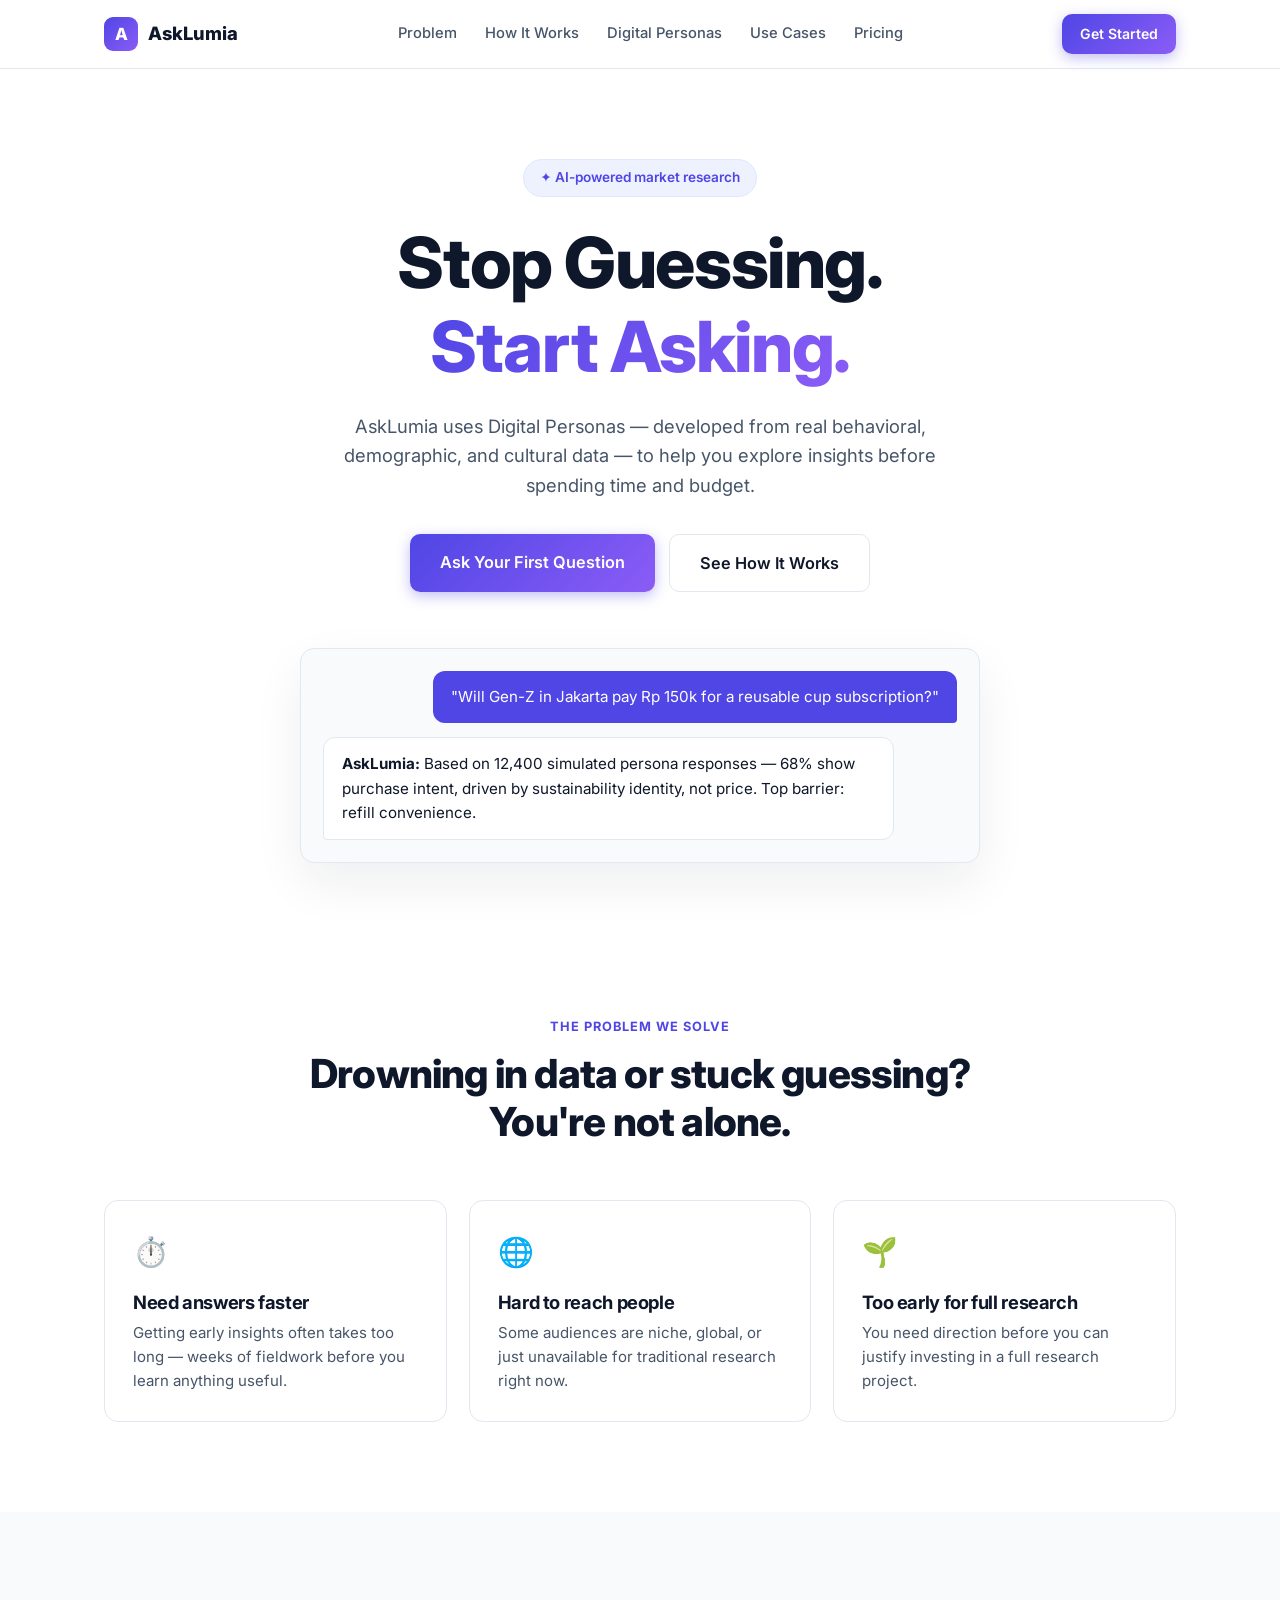
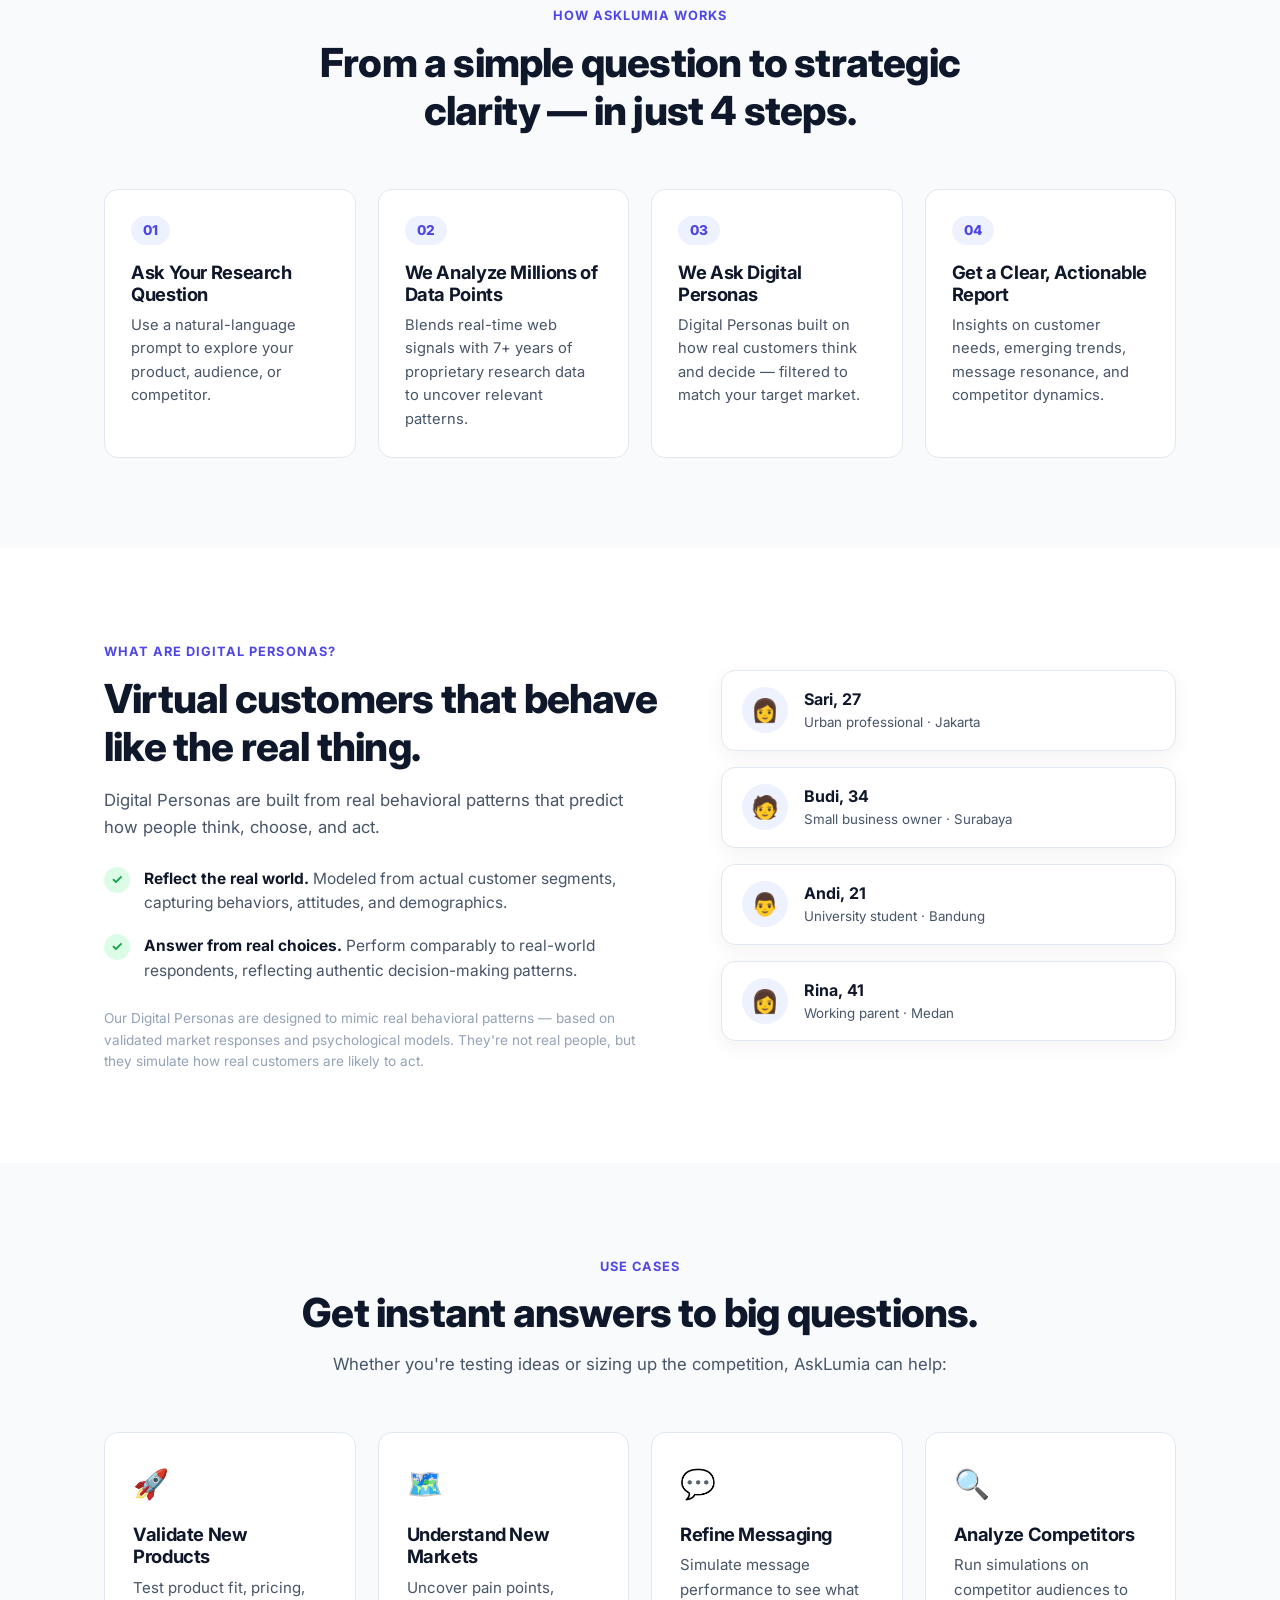
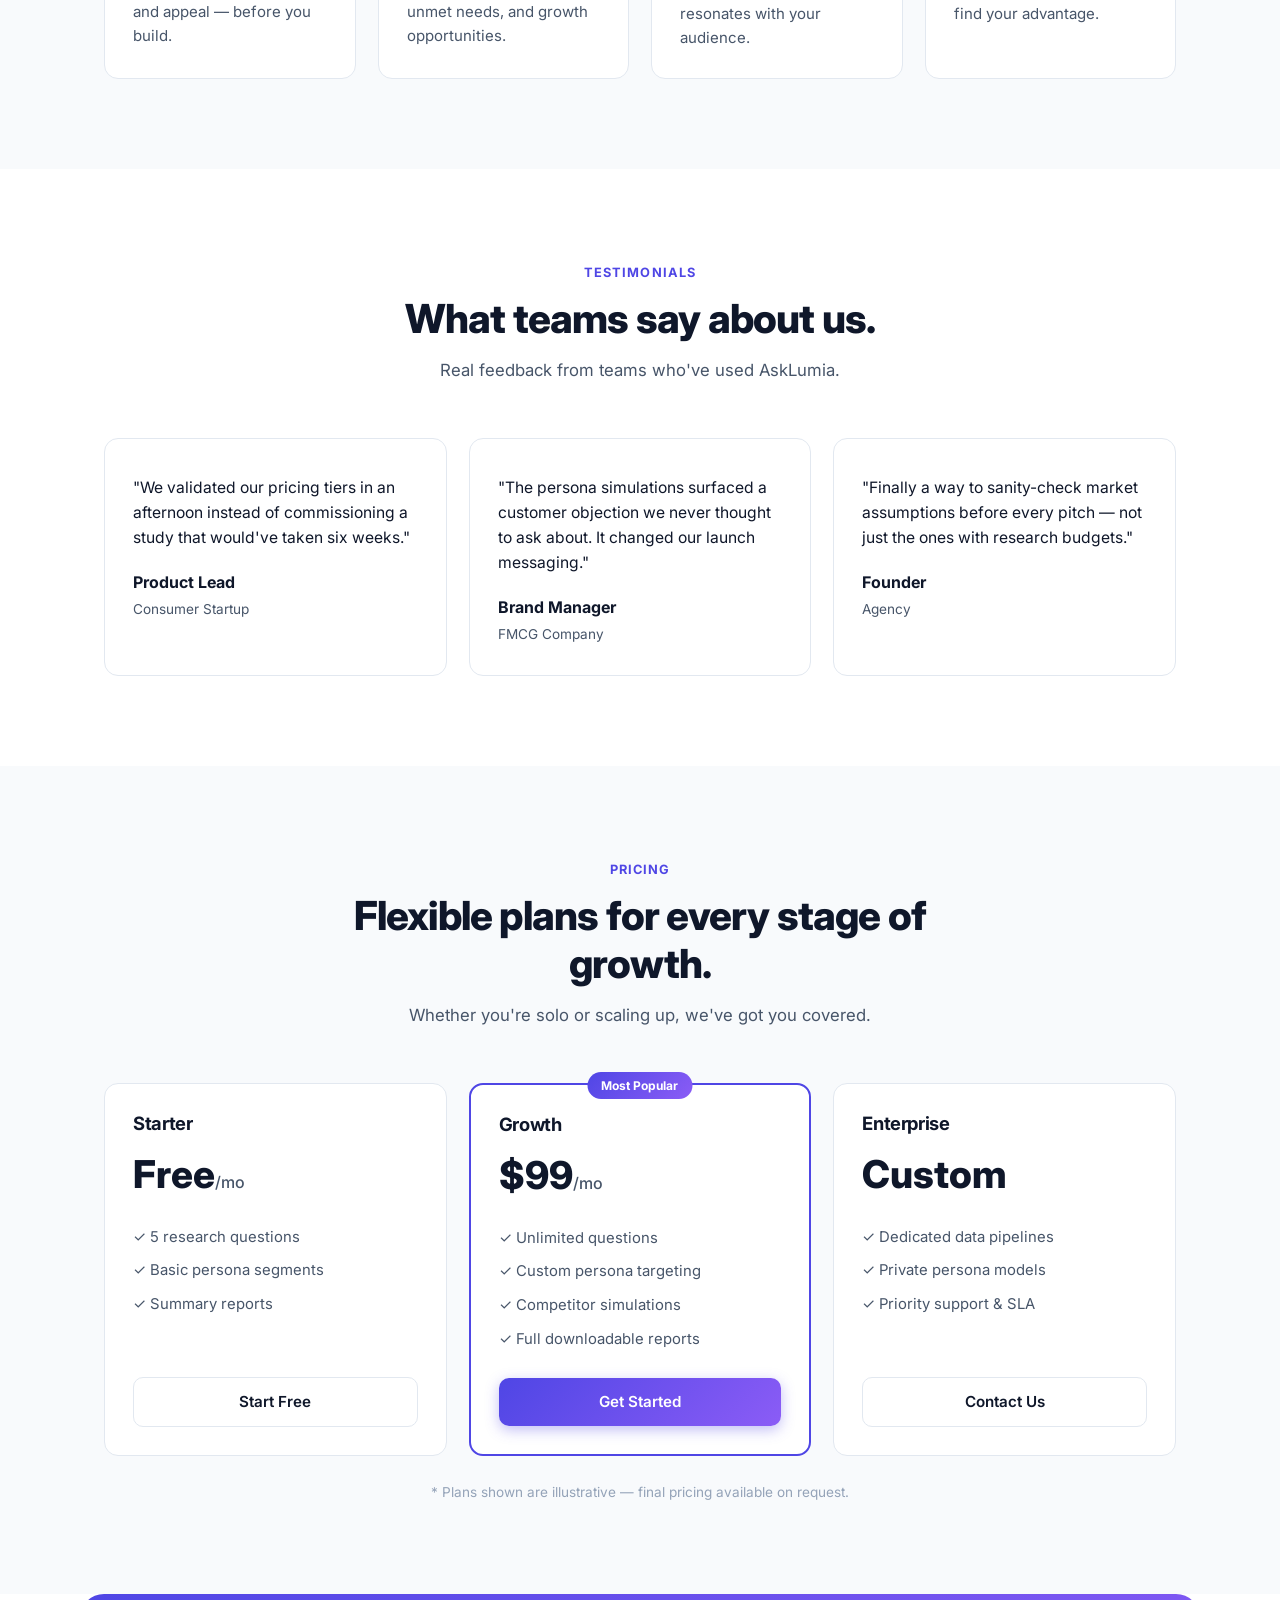
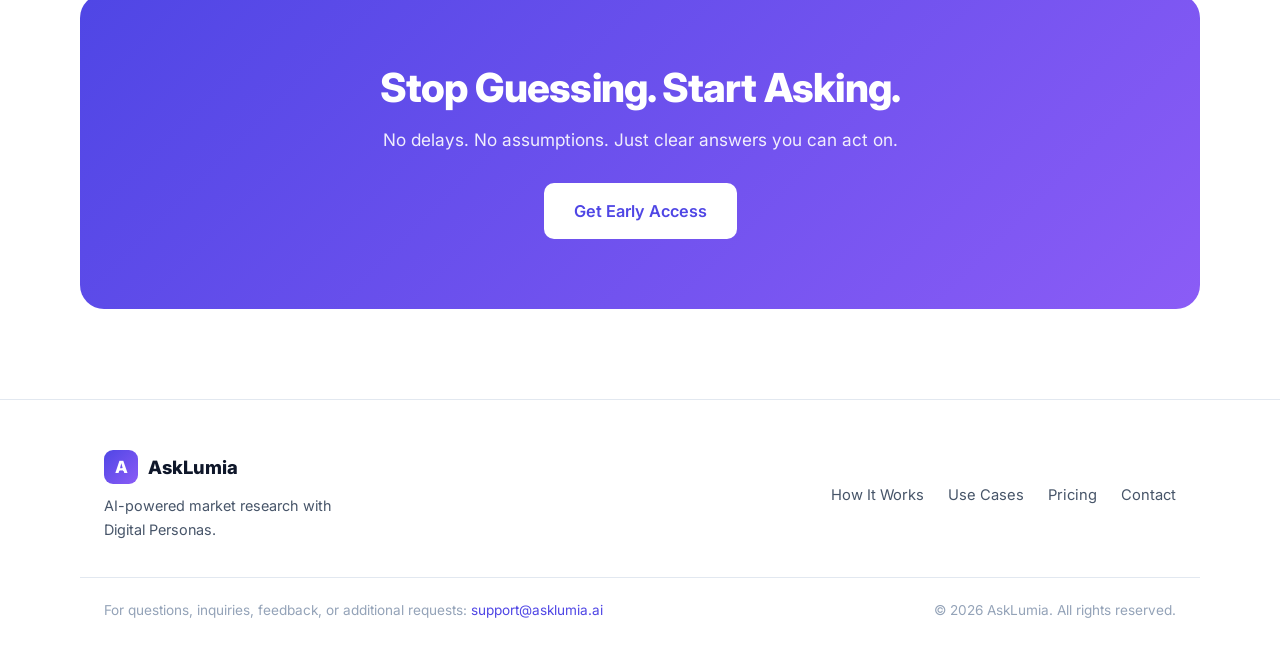
==== index.html @ 232225d3 "Initial commit: AskLumia landing page (pure static)" ====
<!DOCTYPE html>
<html lang="en">
<head>
  <meta charset="UTF-8" />
  <meta name="viewport" content="width=device-width, initial-scale=1.0" />
  <title>AskLumia — Stop Guessing. Start Asking.</title>
  <meta name="description" content="AskLumia uses Digital Personas built from real behavioral data to help you explore customer insights before spending time and budget." />
  <link rel="preconnect" href="https://fonts.googleapis.com" />
  <link rel="preconnect" href="https://fonts.gstatic.com" crossorigin />
  <link href="https://fonts.googleapis.com/css2?family=Inter:wght@400;500;600;700;800&display=swap" rel="stylesheet" />
  <link rel="stylesheet" href="styles.css" />
  <link rel="icon" href="data:image/svg+xml,%3Csvg xmlns='http://www.w3.org/2000/svg' viewBox='0 0 32 32'%3E%3Crect width='32' height='32' rx='8' fill='%234f46e5'/%3E%3Ctext x='16' y='22' font-size='16' font-family='sans-serif' font-weight='bold' fill='white' text-anchor='middle'%3EA%3C/text%3E%3C/svg%3E" />
</head>
<body>

  <!-- ===== NAVBAR ===== -->
  <header class="navbar" id="navbar">
    <div class="container nav-inner">
      <a href="#" class="logo">
        <span class="logo-mark">A</span>
        <span class="logo-text">AskLumia</span>
      </a>
      <nav class="nav-links" id="navLinks">
        <a href="#problem">Problem</a>
        <a href="#how">How It Works</a>
        <a href="#personas">Digital Personas</a>
        <a href="#usecases">Use Cases</a>
        <a href="#pricing">Pricing</a>
      </nav>
      <div class="nav-cta">
        <a href="#cta" class="btn btn-primary btn-sm">Get Started</a>
        <button class="nav-toggle" id="navToggle" aria-label="Toggle menu">
          <span></span><span></span><span></span>
        </button>
      </div>
    </div>
  </header>

  <!-- ===== HERO ===== -->
  <section class="hero">
    <div class="container hero-inner">
      <div class="hero-badge">✦ AI-powered market research</div>
      <h1>Stop Guessing.<br /><span class="gradient-text">Start Asking.</span></h1>
      <p class="hero-sub">
        AskLumia uses Digital Personas — developed from real behavioral, demographic,
        and cultural data — to help you explore insights before spending time and budget.
      </p>
      <div class="hero-actions">
        <a href="#cta" class="btn btn-primary btn-lg">Ask Your First Question</a>
        <a href="#how" class="btn btn-ghost btn-lg">See How It Works</a>
      </div>
      <div class="hero-visual">
        <div class="chat-demo">
          <div class="chat-msg chat-user">
            "Will Gen-Z in Jakarta pay Rp 150k for a reusable cup subscription?"
          </div>
          <div class="chat-msg chat-bot">
            <strong>AskLumia:</strong> Based on 12,400 simulated persona responses —
            68% show purchase intent, driven by sustainability identity, not price. Top
            barrier: refill convenience.
          </div>
        </div>
      </div>
    </div>
  </section>

  <!-- ===== PROBLEM ===== -->
  <section class="section" id="problem">
    <div class="container">
      <div class="section-head">
        <span class="eyebrow">The Problem We Solve</span>
        <h2>Drowning in data or stuck guessing?<br />You're not alone.</h2>
      </div>
      <div class="grid grid-3">
        <div class="card">
          <div class="card-icon">⏱️</div>
          <h3>Need answers faster</h3>
          <p>Getting early insights often takes too long — weeks of fieldwork before you learn anything useful.</p>
        </div>
        <div class="card">
          <div class="card-icon">🌐</div>
          <h3>Hard to reach people</h3>
          <p>Some audiences are niche, global, or just unavailable for traditional research right now.</p>
        </div>
        <div class="card">
          <div class="card-icon">🌱</div>
          <h3>Too early for full research</h3>
          <p>You need direction before you can justify investing in a full research project.</p>
        </div>
      </div>
    </div>
  </section>

  <!-- ===== HOW IT WORKS ===== -->
  <section class="section section-alt" id="how">
    <div class="container">
      <div class="section-head">
        <span class="eyebrow">How AskLumia Works</span>
        <h2>From a simple question to strategic clarity — in just 4 steps.</h2>
      </div>
      <div class="grid grid-4">
        <div class="step-card">
          <div class="step-num">01</div>
          <h3>Ask Your Research Question</h3>
          <p>Use a natural-language prompt to explore your product, audience, or competitor.</p>
        </div>
        <div class="step-card">
          <div class="step-num">02</div>
          <h3>We Analyze Millions of Data Points</h3>
          <p>Blends real-time web signals with 7+ years of proprietary research data to uncover relevant patterns.</p>
        </div>
        <div class="step-card">
          <div class="step-num">03</div>
          <h3>We Ask Digital Personas</h3>
          <p>Digital Personas built on how real customers think and decide — filtered to match your target market.</p>
        </div>
        <div class="step-card">
          <div class="step-num">04</div>
          <h3>Get a Clear, Actionable Report</h3>
          <p>Insights on customer needs, emerging trends, message resonance, and competitor dynamics.</p>
        </div>
      </div>
    </div>
  </section>

  <!-- ===== DIGITAL PERSONAS ===== -->
  <section class="section" id="personas">
    <div class="container split">
      <div class="split-text">
        <span class="eyebrow">What Are Digital Personas?</span>
        <h2>Virtual customers that behave like the real thing.</h2>
        <p class="split-lead">
          Digital Personas are built from real behavioral patterns that predict how
          people think, choose, and act.
        </p>
        <ul class="checklist">
          <li>
            <span class="check">✓</span>
            <div><strong>Reflect the real world.</strong> Modeled from actual customer segments, capturing behaviors, attitudes, and demographics.</div>
          </li>
          <li>
            <span class="check">✓</span>
            <div><strong>Answer from real choices.</strong> Perform comparably to real-world respondents, reflecting authentic decision-making patterns.</div>
          </li>
        </ul>
        <p class="fine-print">
          Our Digital Personas are designed to mimic real behavioral patterns — based on
          validated market responses and psychological models. They're not real people,
          but they simulate how real customers are likely to act.
        </p>
      </div>
      <div class="split-visual">
        <div class="persona-chip"><span class="avatar">👩</span><div><strong>Sari, 27</strong><small>Urban professional · Jakarta</small></div></div>
        <div class="persona-chip"><span class="avatar">🧑</span><div><strong>Budi, 34</strong><small>Small business owner · Surabaya</small></div></div>
        <div class="persona-chip"><span class="avatar">👨</span><div><strong>Andi, 21</strong><small>University student · Bandung</small></div></div>
        <div class="persona-chip"><span class="avatar">👩</span><div><strong>Rina, 41</strong><small>Working parent · Medan</small></div></div>
      </div>
    </div>
  </section>

  <!-- ===== USE CASES ===== -->
  <section class="section section-alt" id="usecases">
    <div class="container">
      <div class="section-head">
        <span class="eyebrow">Use Cases</span>
        <h2>Get instant answers to big questions.</h2>
        <p>Whether you're testing ideas or sizing up the competition, AskLumia can help:</p>
      </div>
      <div class="grid grid-4">
        <div class="card">
          <div class="card-icon">🚀</div>
          <h3>Validate New Products</h3>
          <p>Test product fit, pricing, and appeal — before you build.</p>
        </div>
        <div class="card">
          <div class="card-icon">🗺️</div>
          <h3>Understand New Markets</h3>
          <p>Uncover pain points, unmet needs, and growth opportunities.</p>
        </div>
        <div class="card">
          <div class="card-icon">💬</div>
          <h3>Refine Messaging</h3>
          <p>Simulate message performance to see what resonates with your audience.</p>
        </div>
        <div class="card">
          <div class="card-icon">🔍</div>
          <h3>Analyze Competitors</h3>
          <p>Run simulations on competitor audiences to find your advantage.</p>
        </div>
      </div>
    </div>
  </section>

  <!-- ===== TESTIMONIALS ===== -->
  <section class="section">
    <div class="container">
      <div class="section-head">
        <span class="eyebrow">Testimonials</span>
        <h2>What teams say about us.</h2>
        <p>Real feedback from teams who've used AskLumia.</p>
      </div>
      <div class="grid grid-3">
        <div class="card testimonial">
          <p class="quote">"We validated our pricing tiers in an afternoon instead of commissioning a study that would've taken six weeks."</p>
          <div class="who"><strong>Product Lead</strong><span>Consumer Startup</span></div>
        </div>
        <div class="card testimonial">
          <p class="quote">"The persona simulations surfaced a customer objection we never thought to ask about. It changed our launch messaging."</p>
          <div class="who"><strong>Brand Manager</strong><span>FMCG Company</span></div>
        </div>
        <div class="card testimonial">
          <p class="quote">"Finally a way to sanity-check market assumptions before every pitch — not just the ones with research budgets."</p>
          <div class="who"><strong>Founder</strong><span>Agency</span></div>
        </div>
      </div>
    </div>
  </section>

  <!-- ===== PRICING ===== -->
  <section class="section section-alt" id="pricing">
    <div class="container">
      <div class="section-head">
        <span class="eyebrow">Pricing</span>
        <h2>Flexible plans for every stage of growth.</h2>
        <p>Whether you're solo or scaling up, we've got you covered.</p>
      </div>
      <div class="grid grid-3">
        <div class="card price-card">
          <h3>Starter</h3>
          <div class="price">Free<span>/mo</span></div>
          <ul>
            <li>✓ 5 research questions</li>
            <li>✓ Basic persona segments</li>
            <li>✓ Summary reports</li>
          </ul>
          <a href="#cta" class="btn btn-ghost btn-block">Start Free</a>
        </div>
        <div class="card price-card featured">
          <div class="badge">Most Popular</div>
          <h3>Growth</h3>
          <div class="price">$99<span>/mo</span></div>
          <ul>
            <li>✓ Unlimited questions</li>
            <li>✓ Custom persona targeting</li>
            <li>✓ Competitor simulations</li>
            <li>✓ Full downloadable reports</li>
          </ul>
          <a href="#cta" class="btn btn-primary btn-block">Get Started</a>
        </div>
        <div class="card price-card">
          <h3>Enterprise</h3>
          <div class="price">Custom</div>
          <ul>
            <li>✓ Dedicated data pipelines</li>
            <li>✓ Private persona models</li>
            <li>✓ Priority support & SLA</li>
          </ul>
          <a href="mailto:support@asklumia.ai" class="btn btn-ghost btn-block">Contact Us</a>
        </div>
      </div>
      <p class="pricing-note">* Plans shown are illustrative — final pricing available on request.</p>
    </div>
  </section>

  <!-- ===== CTA ===== -->
  <section class="section cta-section" id="cta">
    <div class="container cta-box">
      <h2>Stop Guessing. Start Asking.</h2>
      <p>No delays. No assumptions. Just clear answers you can act on.</p>
      <a href="mailto:support@asklumia.ai" class="btn btn-light btn-lg">Get Early Access</a>
    </div>
  </section>

  <!-- ===== FOOTER ===== -->
  <footer class="footer">
    <div class="container footer-inner">
      <div class="footer-brand">
        <a href="#" class="logo"><span class="logo-mark">A</span><span class="logo-text">AskLumia</span></a>
        <p>AI-powered market research with Digital Personas.</p>
      </div>
      <div class="footer-links">
        <a href="#how">How It Works</a>
        <a href="#usecases">Use Cases</a>
        <a href="#pricing">Pricing</a>
        <a href="mailto:support@asklumia.ai">Contact</a>
      </div>
    </div>
    <div class="container footer-bottom">
      <p>For questions, inquiries, feedback, or additional requests: <a href="mailto:support@asklumia.ai">support@asklumia.ai</a></p>
      <p>© 2026 AskLumia. All rights reserved.</p>
    </div>
  </footer>

  <script src="script.js"></script>
</body>
</html>
---- styles.css ----
/* ===== Reset & Base ===== */
:root {
  --bg: #ffffff;
  --bg-alt: #f8fafc;
  --ink: #0f172a;
  --ink-soft: #475569;
  --line: #e2e8f0;
  --primary: #4f46e5;
  --primary-dark: #4338ca;
  --accent: #8b5cf6;
  --radius: 14px;
}

* { margin: 0; padding: 0; box-sizing: border-box; }

html { scroll-behavior: smooth; }

body {
  font-family: 'Inter', system-ui, -apple-system, sans-serif;
  color: var(--ink);
  background: var(--bg);
  line-height: 1.6;
  -webkit-font-smoothing: antialiased;
}

.container { max-width: 1120px; margin: 0 auto; padding: 0 24px; }

h1, h2, h3 { line-height: 1.2; letter-spacing: -0.02em; }
h2 { font-size: clamp(1.8rem, 4vw, 2.5rem); font-weight: 800; }
h3 { font-size: 1.15rem; font-weight: 700; }

a { color: inherit; text-decoration: none; }
img { max-width: 100%; }

/* ===== Navbar ===== */
.navbar {
  position: sticky; top: 0; z-index: 100;
  background: rgba(255, 255, 255, 0.85);
  backdrop-filter: blur(12px);
  border-bottom: 1px solid var(--line);
}
.nav-inner { display: flex; align-items: center; justify-content: space-between; height: 68px; }
.logo { display: flex; align-items: center; gap: 10px; font-weight: 800; font-size: 1.15rem; }
.logo-mark {
  display: grid; place-items: center;
  width: 34px; height: 34px; border-radius: 9px;
  background: linear-gradient(135deg, var(--primary), var(--accent));
  color: #fff; font-size: 1.05rem;
}
.nav-links { display: flex; gap: 28px; font-size: 0.92rem; font-weight: 500; color: var(--ink-soft); }
.nav-links a:hover { color: var(--primary); }
.nav-cta { display: flex; align-items: center; gap: 12px; }
.nav-toggle { display: none; background: none; border: none; cursor: pointer; flex-direction: column; gap: 5px; padding: 6px; }
.nav-toggle span { width: 22px; height: 2px; background: var(--ink); border-radius: 2px; }

/* ===== Buttons ===== */
.btn {
  display: inline-block; padding: 12px 24px;
  border-radius: 10px; font-weight: 600; font-size: 0.95rem;
  transition: transform 0.15s ease, box-shadow 0.15s ease, background 0.15s ease;
}
.btn:hover { transform: translateY(-1px); }
.btn-primary {
  background: linear-gradient(135deg, var(--primary), var(--accent));
  color: #fff; box-shadow: 0 4px 14px rgba(79, 70, 229, 0.35);
}
.btn-primary:hover { box-shadow: 0 6px 20px rgba(79, 70, 229, 0.45); }
.btn-ghost { background: transparent; color: var(--ink); border: 1px solid var(--line); }
.btn-ghost:hover { border-color: var(--primary); color: var(--primary); }
.btn-light { background: #fff; color: var(--primary); }
.btn-sm { padding: 9px 18px; font-size: 0.88rem; }
.btn-lg { padding: 15px 30px; font-size: 1.02rem; }
.btn-block { display: block; text-align: center; }

/* ===== Hero ===== */
.hero { padding: 90px 0 60px; text-align: center; }
.hero-badge {
  display: inline-block; padding: 7px 16px; margin-bottom: 24px;
  border-radius: 999px; font-size: 0.85rem; font-weight: 600;
  color: var(--primary); background: #eef2ff; border: 1px solid #e0e7ff;
}
.hero h1 { font-size: clamp(2.6rem, 7vw, 4.4rem); font-weight: 800; }
.gradient-text {
  background: linear-gradient(135deg, var(--primary), var(--accent));
  -webkit-background-clip: text; background-clip: text; color: transparent;
}
.hero-sub {
  max-width: 640px; margin: 22px auto 0;
  font-size: 1.15rem; color: var(--ink-soft);
}
.hero-actions { display: flex; justify-content: center; gap: 14px; margin-top: 34px; flex-wrap: wrap; }

.hero-visual { max-width: 680px; margin: 56px auto 0; text-align: left; }
.chat-demo {
  background: var(--bg-alt); border: 1px solid var(--line);
  border-radius: var(--radius); padding: 22px; display: flex;
  flex-direction: column; gap: 14px;
  box-shadow: 0 20px 50px rgba(15, 23, 42, 0.07);
}
.chat-msg { padding: 14px 18px; border-radius: 12px; font-size: 0.95rem; max-width: 90%; }
.chat-user { background: var(--primary); color: #fff; align-self: flex-end; border-bottom-right-radius: 4px; }
.chat-bot { background: #fff; border: 1px solid var(--line); align-self: flex-start; border-bottom-left-radius: 4px; }

/* ===== Sections ===== */
.section { padding: 90px 0; }
.section-alt { background: var(--bg-alt); }
.section-head { text-align: center; max-width: 680px; margin: 0 auto 54px; }
.section-head p { color: var(--ink-soft); margin-top: 14px; font-size: 1.05rem; }
.eyebrow {
  display: inline-block; font-size: 0.8rem; font-weight: 700;
  text-transform: uppercase; letter-spacing: 0.08em;
  color: var(--primary); margin-bottom: 12px;
}

/* ===== Grid & Cards ===== */
.grid { display: grid; gap: 22px; }
.grid-3 { grid-template-columns: repeat(3, 1fr); }
.grid-4 { grid-template-columns: repeat(4, 1fr); }

.card {
  background: #fff; border: 1px solid var(--line); border-radius: var(--radius);
  padding: 28px; transition: transform 0.2s ease, box-shadow 0.2s ease;
}
.card:hover { transform: translateY(-4px); box-shadow: 0 14px 34px rgba(15, 23, 42, 0.08); }
.card-icon { font-size: 1.8rem; margin-bottom: 16px; }
.card p { color: var(--ink-soft); font-size: 0.94rem; margin-top: 8px; }

/* ===== Steps ===== */
.step-card {
  background: #fff; border: 1px solid var(--line); border-radius: var(--radius);
  padding: 26px; position: relative;
}
.step-num {
  font-size: 0.85rem; font-weight: 800; color: var(--primary);
  background: #eef2ff; width: fit-content;
  padding: 4px 12px; border-radius: 999px; margin-bottom: 16px;
}
.step-card p { color: var(--ink-soft); font-size: 0.92rem; margin-top: 8px; }

/* ===== Split (Personas) ===== */
.split { display: grid; grid-template-columns: 1.1fr 0.9fr; gap: 60px; align-items: center; }
.split-lead { color: var(--ink-soft); margin-top: 16px; font-size: 1.05rem; }
.checklist { list-style: none; margin-top: 26px; display: flex; flex-direction: column; gap: 18px; }
.checklist li { display: flex; gap: 14px; font-size: 0.97rem; color: var(--ink-soft); }
.checklist strong { color: var(--ink); }
.check {
  flex-shrink: 0; width: 26px; height: 26px; border-radius: 50%;
  background: #dcfce7; color: #16a34a; display: grid; place-items: center;
  font-weight: 700; font-size: 0.85rem;
}
.fine-print { margin-top: 24px; font-size: 0.85rem; color: #94a3b8; }

.split-visual { display: flex; flex-direction: column; gap: 16px; }
.persona-chip {
  display: flex; align-items: center; gap: 16px;
  background: #fff; border: 1px solid var(--line); border-radius: var(--radius);
  padding: 16px 20px; box-shadow: 0 6px 20px rgba(15, 23, 42, 0.05);
}
.persona-chip:nth-child(2) { transform: translateX(24px); }
.persona-chip:nth-child(3) { transform: translateX(-12px); }
.persona-chip small { display: block; color: var(--ink-soft); }
.avatar {
  width: 46px; height: 46px; border-radius: 50%;
  background: #eef2ff; display: grid; place-items: center; font-size: 1.4rem;
}

/* ===== Testimonials ===== */
.testimonial .quote { font-size: 0.98rem; color: var(--ink); margin-bottom: 20px; }
.testimonial .who strong { display: block; }
.testimonial .who span { color: var(--ink-soft); font-size: 0.85rem; }

/* ===== Pricing ===== */
.price-card { display: flex; flex-direction: column; }
.price-card h3 { margin-bottom: 10px; }
.price { font-size: 2.4rem; font-weight: 800; margin-bottom: 20px; }
.price span { font-size: 1rem; font-weight: 500; color: var(--ink-soft); }
.price-card ul { list-style: none; display: flex; flex-direction: column; gap: 10px; margin-bottom: 26px; flex: 1; }
.price-card li { font-size: 0.93rem; color: var(--ink-soft); }
.featured { border: 2px solid var(--primary); position: relative; }
.featured .btn { background: linear-gradient(135deg, var(--primary), var(--accent)); color: #fff; border: none; }
.badge {
  position: absolute; top: -13px; left: 50%; transform: translateX(-50%);
  background: linear-gradient(135deg, var(--primary), var(--accent));
  color: #fff; font-size: 0.75rem; font-weight: 700;
  padding: 4px 14px; border-radius: 999px; white-space: nowrap;
}
.pricing-note { text-align: center; margin-top: 26px; font-size: 0.85rem; color: #94a3b8; }

/* ===== CTA ===== */
.cta-section { padding-top: 0; }
.cta-box {
  text-align: center; color: #fff;
  background: linear-gradient(135deg, var(--primary), var(--accent));
  border-radius: 24px; padding: 70px 32px;
}
.cta-box h2 { color: #fff; }
.cta-box p { margin: 14px 0 30px; opacity: 0.9; font-size: 1.08rem; }

/* ===== Footer ===== */
.footer { border-top: 1px solid var(--line); padding: 50px 0 30px; }
.footer-inner { display: flex; justify-content: space-between; gap: 30px; flex-wrap: wrap; }
.footer-brand p { color: var(--ink-soft); font-size: 0.9rem; margin-top: 10px; max-width: 260px; }
.footer-links { display: flex; gap: 24px; font-size: 0.92rem; color: var(--ink-soft); align-items: center; flex-wrap: wrap; }
.footer-links a:hover { color: var(--primary); }
.footer-bottom {
  margin-top: 36px; padding-top: 22px; border-top: 1px solid var(--line);
  display: flex; justify-content: space-between; gap: 12px; flex-wrap: wrap;
  font-size: 0.85rem; color: #94a3b8;
}
.footer-bottom a { color: var(--primary); }

/* ===== Entrance animation (CSS-only, auto-plays, safe fallback) ===== */
@keyframes fadeUp {
  from { opacity: 0; transform: translateY(22px); }
  to { opacity: 1; transform: translateY(0); }
}
.card, .step-card, .persona-chip, .cta-box {
  animation: fadeUp 0.7s ease both;
}
.card:nth-child(2), .step-card:nth-child(2) { animation-delay: 0.08s; }
.card:nth-child(3), .step-card:nth-child(3) { animation-delay: 0.16s; }
.card:nth-child(4), .step-card:nth-child(4) { animation-delay: 0.24s; }
.persona-chip:nth-child(2) { animation-delay: 0.08s; }
.persona-chip:nth-child(3) { animation-delay: 0.16s; }
.persona-chip:nth-child(4) { animation-delay: 0.24s; }
@media (prefers-reduced-motion: reduce) {
  .card, .step-card, .persona-chip, .cta-box { animation: none; }
}
/* Safety net: after animations complete, force final state (JS adds .anim-done).
   Guarantees content is visible even if animations are throttled or frozen. */
.anim-done .card, .anim-done .step-card, .anim-done .persona-chip, .anim-done .cta-box {
  animation: none;
  opacity: 1;
  transform: none;
}

/* ===== Responsive ===== */
@media (max-width: 960px) {
  .grid-4 { grid-template-columns: repeat(2, 1fr); }
  .split { grid-template-columns: 1fr; gap: 40px; }
  .persona-chip:nth-child(2), .persona-chip:nth-child(3) { transform: none; }
}

@media (max-width: 700px) {
  .nav-links {
    display: none; position: absolute; top: 68px; left: 0; right: 0;
    background: #fff; border-bottom: 1px solid var(--line);
    flex-direction: column; padding: 20px 24px; gap: 16px;
  }
  .nav-links.open { display: flex; }
  .nav-toggle { display: flex; }
  .grid-3, .grid-4 { grid-template-columns: 1fr; }
  .section { padding: 64px 0; }
  .hero { padding: 60px 0 40px; }
  .footer-inner, .footer-bottom { flex-direction: column; }
}
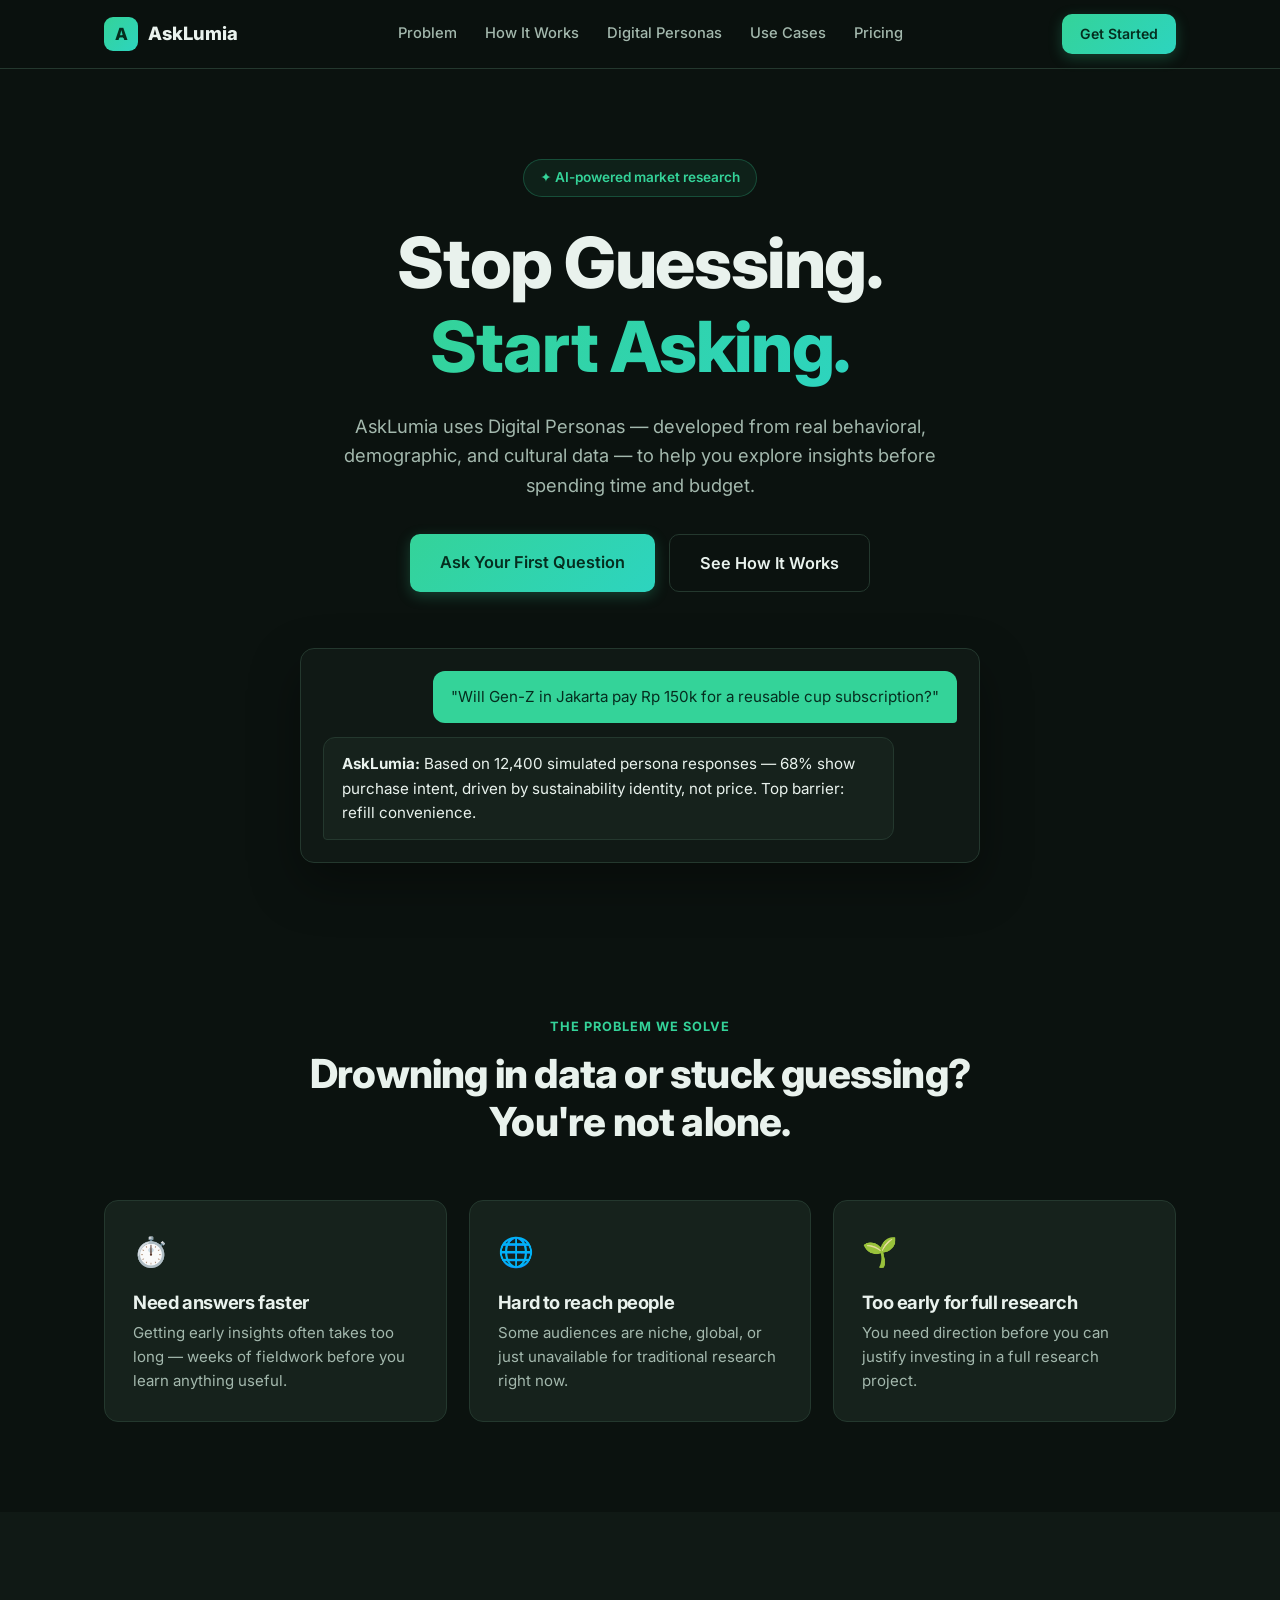
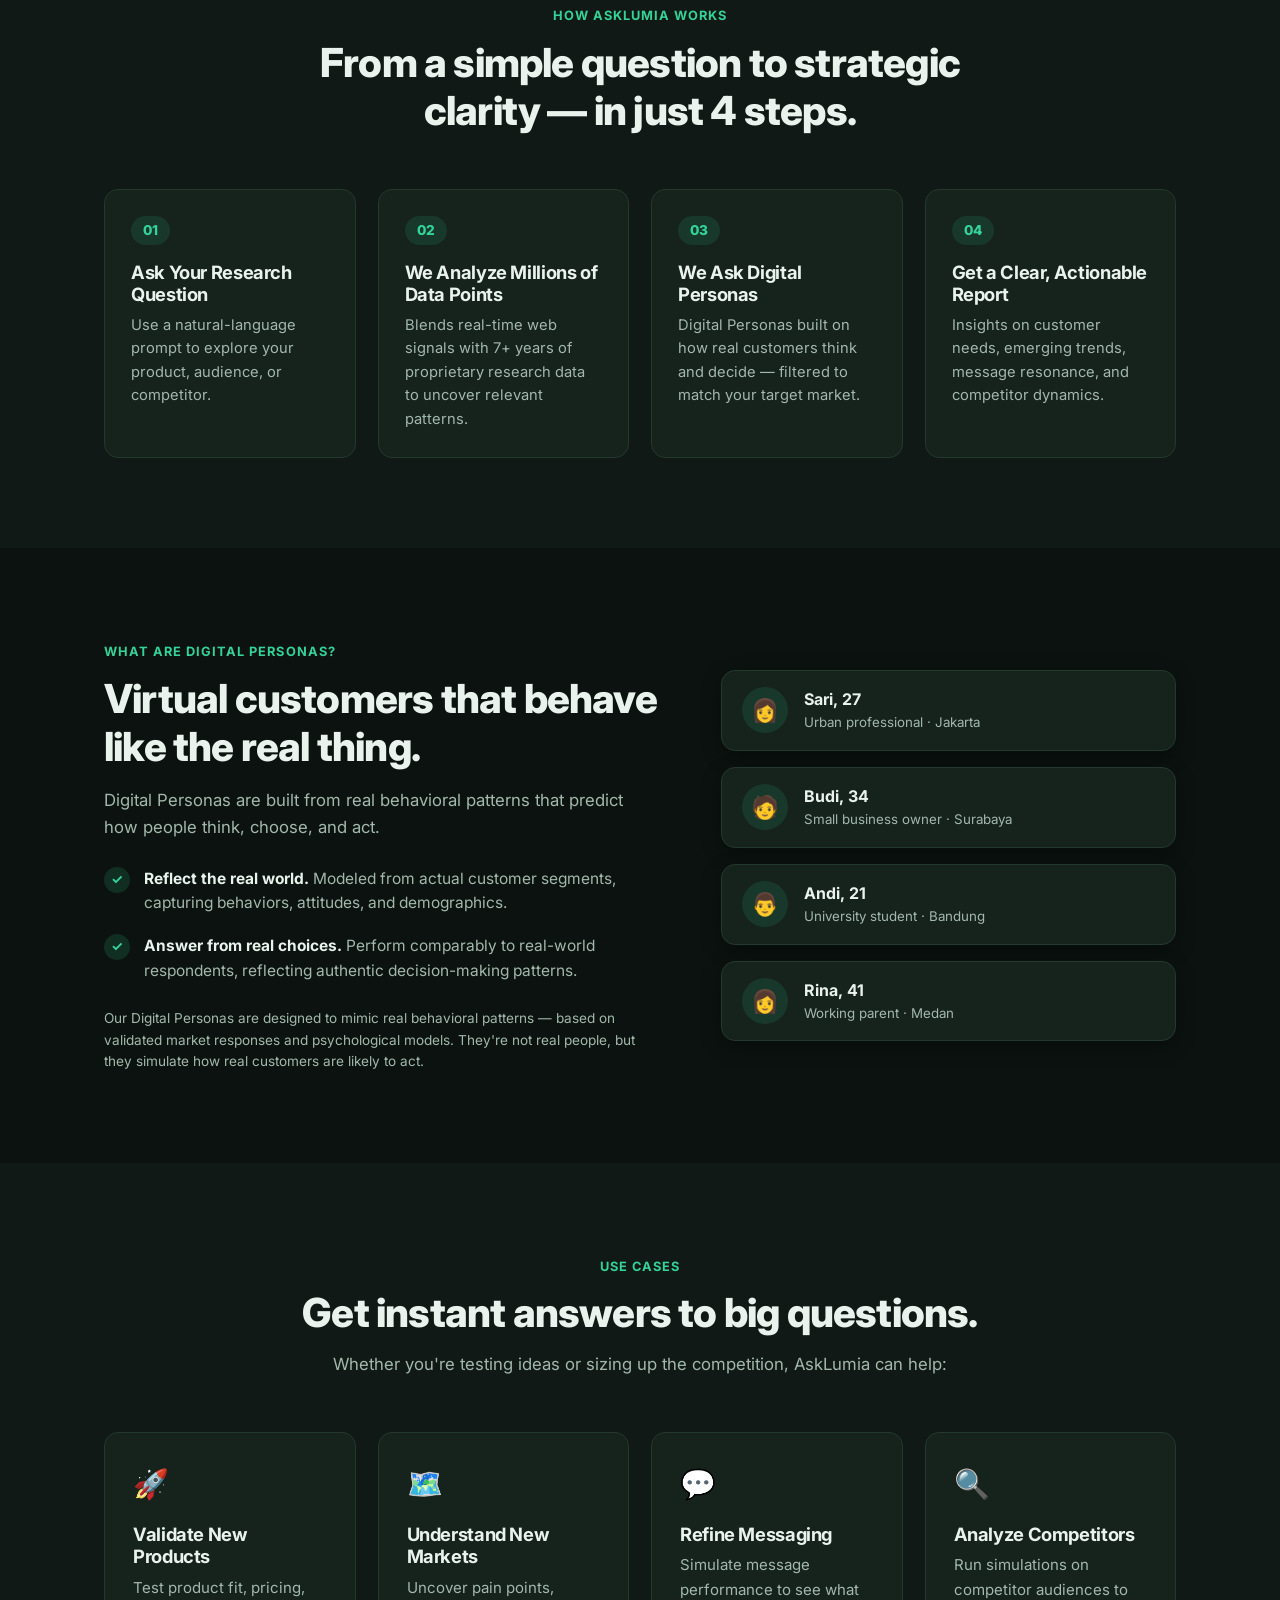
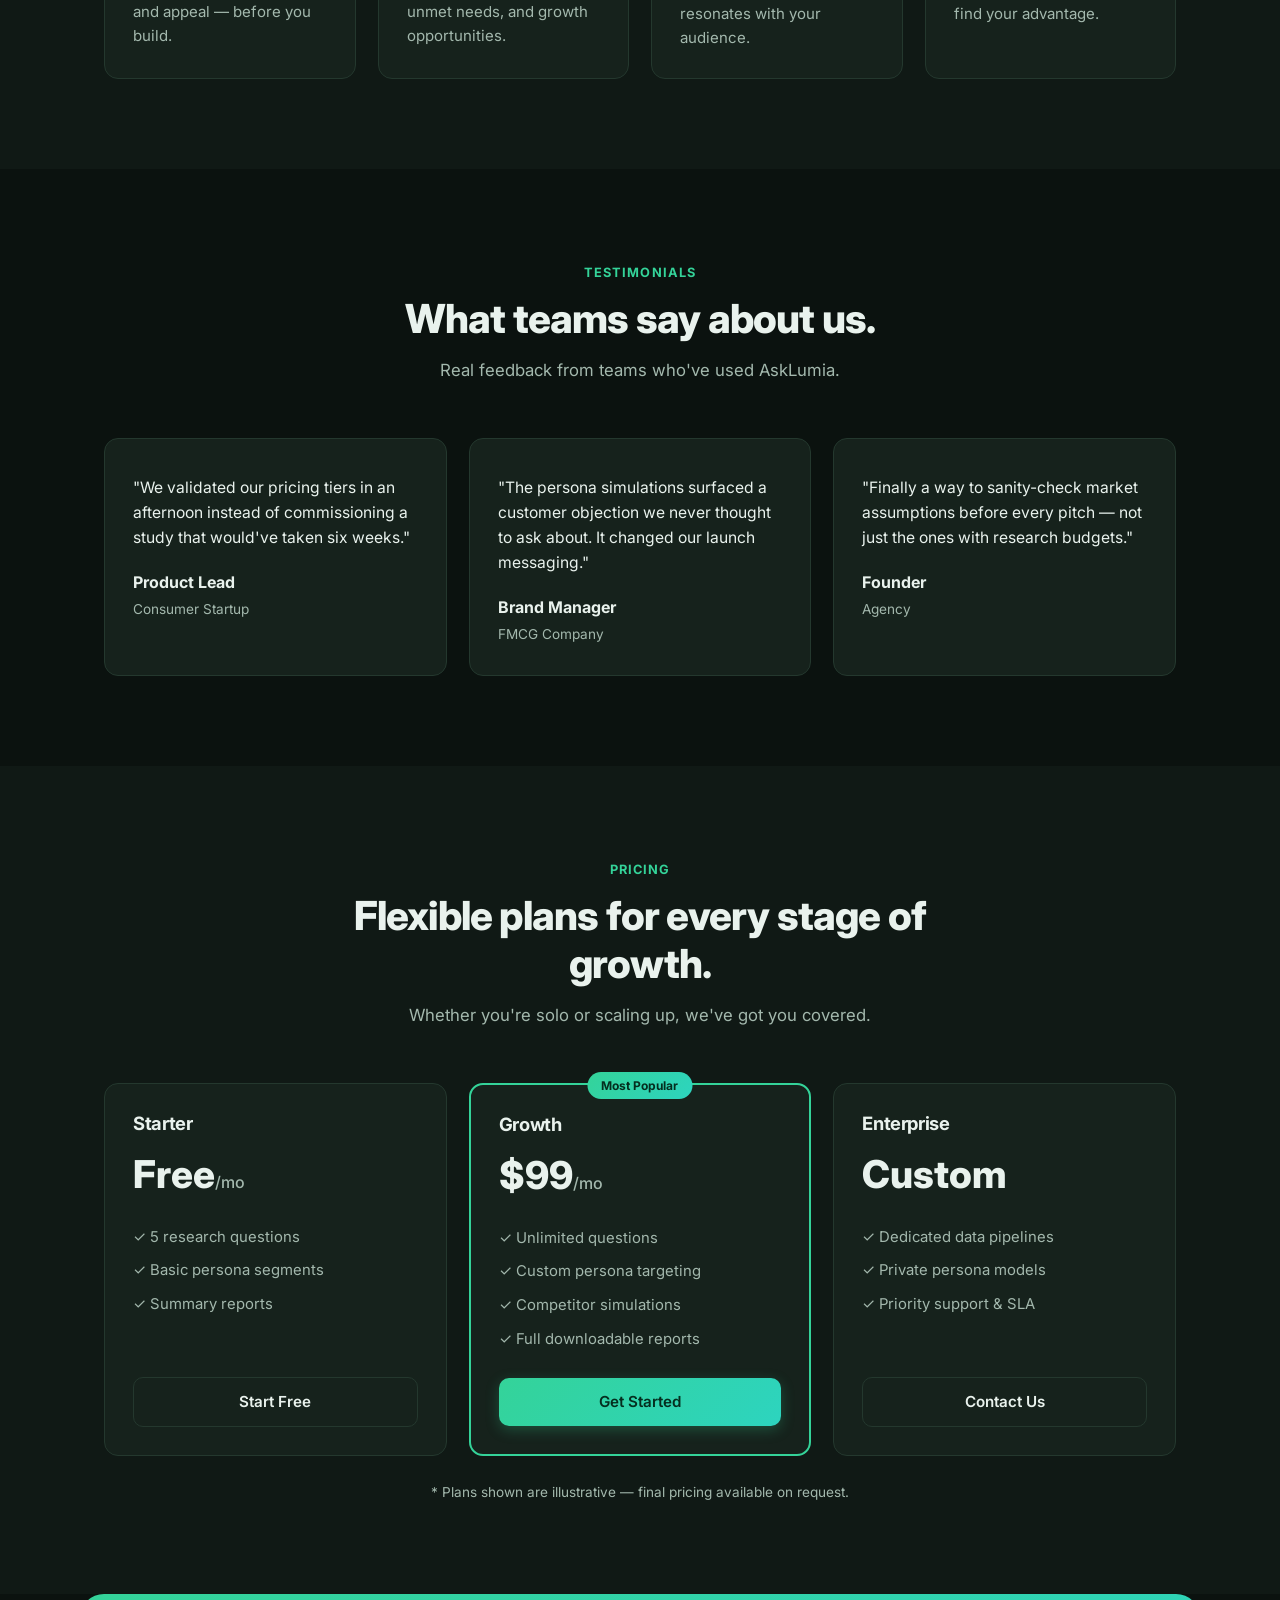
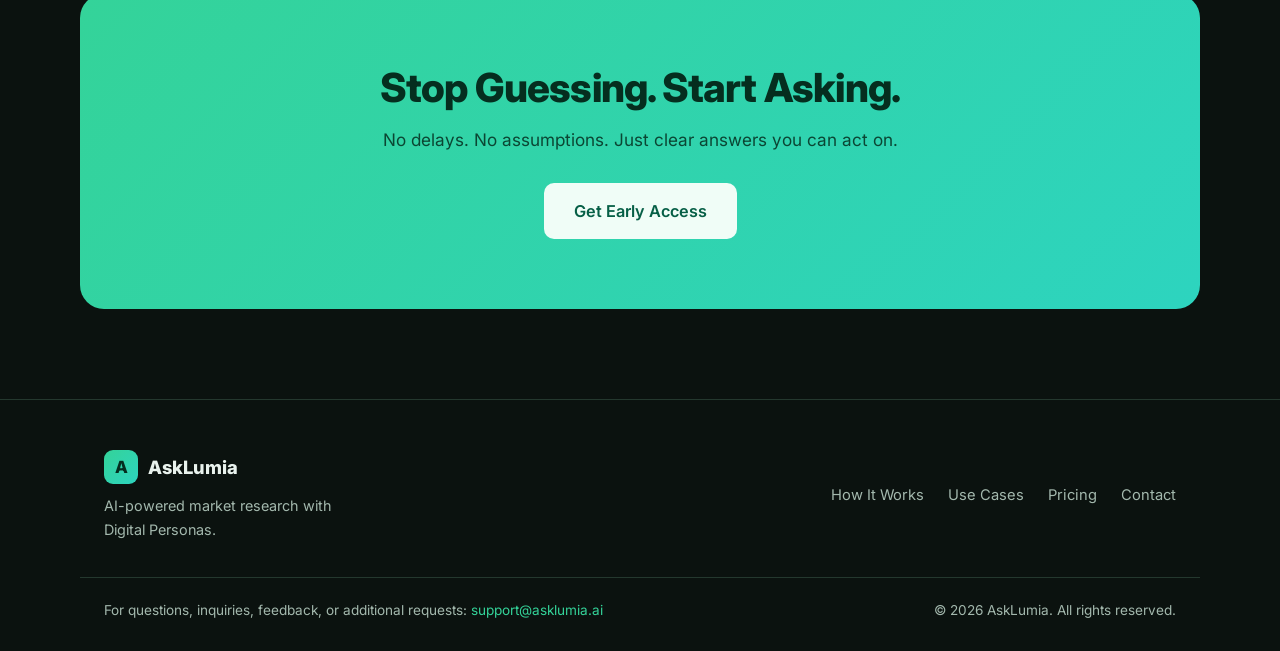
==== commit f8127a91: "feat: rebrand theme from purple/white to dark green — near-black green background (#0b120f), emerald" ====
--- a/index.html
+++ b/index.html
@@ -9,7 +9,7 @@
   <link rel="preconnect" href="https://fonts.gstatic.com" crossorigin />
   <link href="https://fonts.googleapis.com/css2?family=Inter:wght@400;500;600;700;800&display=swap" rel="stylesheet" />
   <link rel="stylesheet" href="styles.css" />
-  <link rel="icon" href="data:image/svg+xml,%3Csvg xmlns='http://www.w3.org/2000/svg' viewBox='0 0 32 32'%3E%3Crect width='32' height='32' rx='8' fill='%234f46e5'/%3E%3Ctext x='16' y='22' font-size='16' font-family='sans-serif' font-weight='bold' fill='white' text-anchor='middle'%3EA%3C/text%3E%3C/svg%3E" />
+  <link rel="icon" href="data:image/svg+xml,%3Csvg xmlns='http://www.w3.org/2000/svg' viewBox='0 0 32 32'%3E%3Crect width='32' height='32' rx='8' fill='%230b120f'/%3E%3Ctext x='16' y='22' font-size='16' font-family='sans-serif' font-weight='bold' fill='%2334d399' text-anchor='middle'%3EA%3C/text%3E%3C/svg%3E" />
 </head>
 <body>
 
@@ -28,7 +28,7 @@
         <a href="#pricing">Pricing</a>
       </nav>
       <div class="nav-cta">
-        <a href="#cta" class="btn btn-primary btn-sm">Get Started</a>
+        <a href="register.html" class="btn btn-primary btn-sm">Get Started</a>
         <button class="nav-toggle" id="navToggle" aria-label="Toggle menu">
           <span></span><span></span><span></span>
         </button>
--- a/styles.css
+++ b/styles.css
@@ -1,13 +1,15 @@
 /* ===== Reset & Base ===== */
 :root {
-  --bg: #ffffff;
-  --bg-alt: #f8fafc;
-  --ink: #0f172a;
-  --ink-soft: #475569;
-  --line: #e2e8f0;
-  --primary: #4f46e5;
-  --primary-dark: #4338ca;
-  --accent: #8b5cf6;
+  --bg: #0b120f;
+  --bg-alt: #101915;
+  --surface: #16221c;
+  --ink: #e9f2ed;
+  --ink-soft: #a3b8ad;
+  --line: #24382e;
+  --primary: #34d399;
+  --primary-dark: #2bbd8a;
+  --accent: #2dd4bf;
+  --on-primary: #052e1f;
   --radius: 14px;
 }
 
@@ -35,7 +37,7 @@
 /* ===== Navbar ===== */
 .navbar {
   position: sticky; top: 0; z-index: 100;
-  background: rgba(255, 255, 255, 0.85);
+  background: rgba(11, 18, 15, 0.85);
   backdrop-filter: blur(12px);
   border-bottom: 1px solid var(--line);
 }
@@ -45,7 +47,7 @@
   display: grid; place-items: center;
   width: 34px; height: 34px; border-radius: 9px;
   background: linear-gradient(135deg, var(--primary), var(--accent));
-  color: #fff; font-size: 1.05rem;
+  color: var(--on-primary); font-size: 1.05rem;
 }
 .nav-links { display: flex; gap: 28px; font-size: 0.92rem; font-weight: 500; color: var(--ink-soft); }
 .nav-links a:hover { color: var(--primary); }
@@ -62,12 +64,12 @@
 .btn:hover { transform: translateY(-1px); }
 .btn-primary {
   background: linear-gradient(135deg, var(--primary), var(--accent));
-  color: #fff; box-shadow: 0 4px 14px rgba(79, 70, 229, 0.35);
-}
-.btn-primary:hover { box-shadow: 0 6px 20px rgba(79, 70, 229, 0.45); }
+  color: var(--on-primary); box-shadow: 0 4px 14px rgba(52, 211, 153, 0.25);
+}
+.btn-primary:hover { box-shadow: 0 6px 20px rgba(52, 211, 153, 0.35); }
 .btn-ghost { background: transparent; color: var(--ink); border: 1px solid var(--line); }
 .btn-ghost:hover { border-color: var(--primary); color: var(--primary); }
-.btn-light { background: #fff; color: var(--primary); }
+.btn-light { background: #f0fdf7; color: #065f46; }
 .btn-sm { padding: 9px 18px; font-size: 0.88rem; }
 .btn-lg { padding: 15px 30px; font-size: 1.02rem; }
 .btn-block { display: block; text-align: center; }
@@ -77,7 +79,7 @@
 .hero-badge {
   display: inline-block; padding: 7px 16px; margin-bottom: 24px;
   border-radius: 999px; font-size: 0.85rem; font-weight: 600;
-  color: var(--primary); background: #eef2ff; border: 1px solid #e0e7ff;
+  color: var(--primary); background: rgba(52, 211, 153, 0.08); border: 1px solid rgba(52, 211, 153, 0.25);
 }
 .hero h1 { font-size: clamp(2.6rem, 7vw, 4.4rem); font-weight: 800; }
 .gradient-text {
@@ -95,11 +97,11 @@
   background: var(--bg-alt); border: 1px solid var(--line);
   border-radius: var(--radius); padding: 22px; display: flex;
   flex-direction: column; gap: 14px;
-  box-shadow: 0 20px 50px rgba(15, 23, 42, 0.07);
+  box-shadow: 0 20px 50px rgba(0, 0, 0, 0.35);
 }
 .chat-msg { padding: 14px 18px; border-radius: 12px; font-size: 0.95rem; max-width: 90%; }
-.chat-user { background: var(--primary); color: #fff; align-self: flex-end; border-bottom-right-radius: 4px; }
-.chat-bot { background: #fff; border: 1px solid var(--line); align-self: flex-start; border-bottom-left-radius: 4px; }
+.chat-user { background: var(--primary); color: var(--on-primary); align-self: flex-end; border-bottom-right-radius: 4px; }
+.chat-bot { background: var(--surface); border: 1px solid var(--line); align-self: flex-start; border-bottom-left-radius: 4px; }
 
 /* ===== Sections ===== */
 .section { padding: 90px 0; }
@@ -118,21 +120,21 @@
 .grid-4 { grid-template-columns: repeat(4, 1fr); }
 
 .card {
-  background: #fff; border: 1px solid var(--line); border-radius: var(--radius);
+  background: var(--surface); border: 1px solid var(--line); border-radius: var(--radius);
   padding: 28px; transition: transform 0.2s ease, box-shadow 0.2s ease;
 }
-.card:hover { transform: translateY(-4px); box-shadow: 0 14px 34px rgba(15, 23, 42, 0.08); }
+.card:hover { transform: translateY(-4px); box-shadow: 0 14px 34px rgba(0, 0, 0, 0.4); }
 .card-icon { font-size: 1.8rem; margin-bottom: 16px; }
 .card p { color: var(--ink-soft); font-size: 0.94rem; margin-top: 8px; }
 
 /* ===== Steps ===== */
 .step-card {
-  background: #fff; border: 1px solid var(--line); border-radius: var(--radius);
+  background: var(--surface); border: 1px solid var(--line); border-radius: var(--radius);
   padding: 26px; position: relative;
 }
 .step-num {
   font-size: 0.85rem; font-weight: 800; color: var(--primary);
-  background: #eef2ff; width: fit-content;
+  background: rgba(52, 211, 153, 0.12); width: fit-content;
   padding: 4px 12px; border-radius: 999px; margin-bottom: 16px;
 }
 .step-card p { color: var(--ink-soft); font-size: 0.92rem; margin-top: 8px; }
@@ -145,23 +147,23 @@
 .checklist strong { color: var(--ink); }
 .check {
   flex-shrink: 0; width: 26px; height: 26px; border-radius: 50%;
-  background: #dcfce7; color: #16a34a; display: grid; place-items: center;
+  background: rgba(52, 211, 153, 0.15); color: var(--primary); display: grid; place-items: center;
   font-weight: 700; font-size: 0.85rem;
 }
-.fine-print { margin-top: 24px; font-size: 0.85rem; color: #94a3b8; }
+.fine-print { margin-top: 24px; font-size: 0.85rem; color: var(--ink-soft); }
 
 .split-visual { display: flex; flex-direction: column; gap: 16px; }
 .persona-chip {
   display: flex; align-items: center; gap: 16px;
-  background: #fff; border: 1px solid var(--line); border-radius: var(--radius);
-  padding: 16px 20px; box-shadow: 0 6px 20px rgba(15, 23, 42, 0.05);
+  background: var(--surface); border: 1px solid var(--line); border-radius: var(--radius);
+  padding: 16px 20px; box-shadow: 0 6px 20px rgba(0, 0, 0, 0.3);
 }
 .persona-chip:nth-child(2) { transform: translateX(24px); }
 .persona-chip:nth-child(3) { transform: translateX(-12px); }
 .persona-chip small { display: block; color: var(--ink-soft); }
 .avatar {
   width: 46px; height: 46px; border-radius: 50%;
-  background: #eef2ff; display: grid; place-items: center; font-size: 1.4rem;
+  background: rgba(52, 211, 153, 0.12); display: grid; place-items: center; font-size: 1.4rem;
 }
 
 /* ===== Testimonials ===== */
@@ -177,24 +179,24 @@
 .price-card ul { list-style: none; display: flex; flex-direction: column; gap: 10px; margin-bottom: 26px; flex: 1; }
 .price-card li { font-size: 0.93rem; color: var(--ink-soft); }
 .featured { border: 2px solid var(--primary); position: relative; }
-.featured .btn { background: linear-gradient(135deg, var(--primary), var(--accent)); color: #fff; border: none; }
+.featured .btn { background: linear-gradient(135deg, var(--primary), var(--accent)); color: var(--on-primary); border: none; }
 .badge {
   position: absolute; top: -13px; left: 50%; transform: translateX(-50%);
   background: linear-gradient(135deg, var(--primary), var(--accent));
-  color: #fff; font-size: 0.75rem; font-weight: 700;
+  color: var(--on-primary); font-size: 0.75rem; font-weight: 700;
   padding: 4px 14px; border-radius: 999px; white-space: nowrap;
 }
-.pricing-note { text-align: center; margin-top: 26px; font-size: 0.85rem; color: #94a3b8; }
+.pricing-note { text-align: center; margin-top: 26px; font-size: 0.85rem; color: var(--ink-soft); }
 
 /* ===== CTA ===== */
 .cta-section { padding-top: 0; }
 .cta-box {
-  text-align: center; color: #fff;
+  text-align: center; color: var(--on-primary);
   background: linear-gradient(135deg, var(--primary), var(--accent));
   border-radius: 24px; padding: 70px 32px;
 }
-.cta-box h2 { color: #fff; }
-.cta-box p { margin: 14px 0 30px; opacity: 0.9; font-size: 1.08rem; }
+.cta-box h2 { color: var(--on-primary); }
+.cta-box p { margin: 14px 0 30px; opacity: 0.85; font-size: 1.08rem; }
 
 /* ===== Footer ===== */
 .footer { border-top: 1px solid var(--line); padding: 50px 0 30px; }
@@ -205,7 +207,7 @@
 .footer-bottom {
   margin-top: 36px; padding-top: 22px; border-top: 1px solid var(--line);
   display: flex; justify-content: space-between; gap: 12px; flex-wrap: wrap;
-  font-size: 0.85rem; color: #94a3b8;
+  font-size: 0.85rem; color: var(--ink-soft);
 }
 .footer-bottom a { color: var(--primary); }
 
@@ -244,7 +246,7 @@
 @media (max-width: 700px) {
   .nav-links {
     display: none; position: absolute; top: 68px; left: 0; right: 0;
-    background: #fff; border-bottom: 1px solid var(--line);
+    background: var(--bg-alt); border-bottom: 1px solid var(--line);
     flex-direction: column; padding: 20px 24px; gap: 16px;
   }
   .nav-links.open { display: flex; }
